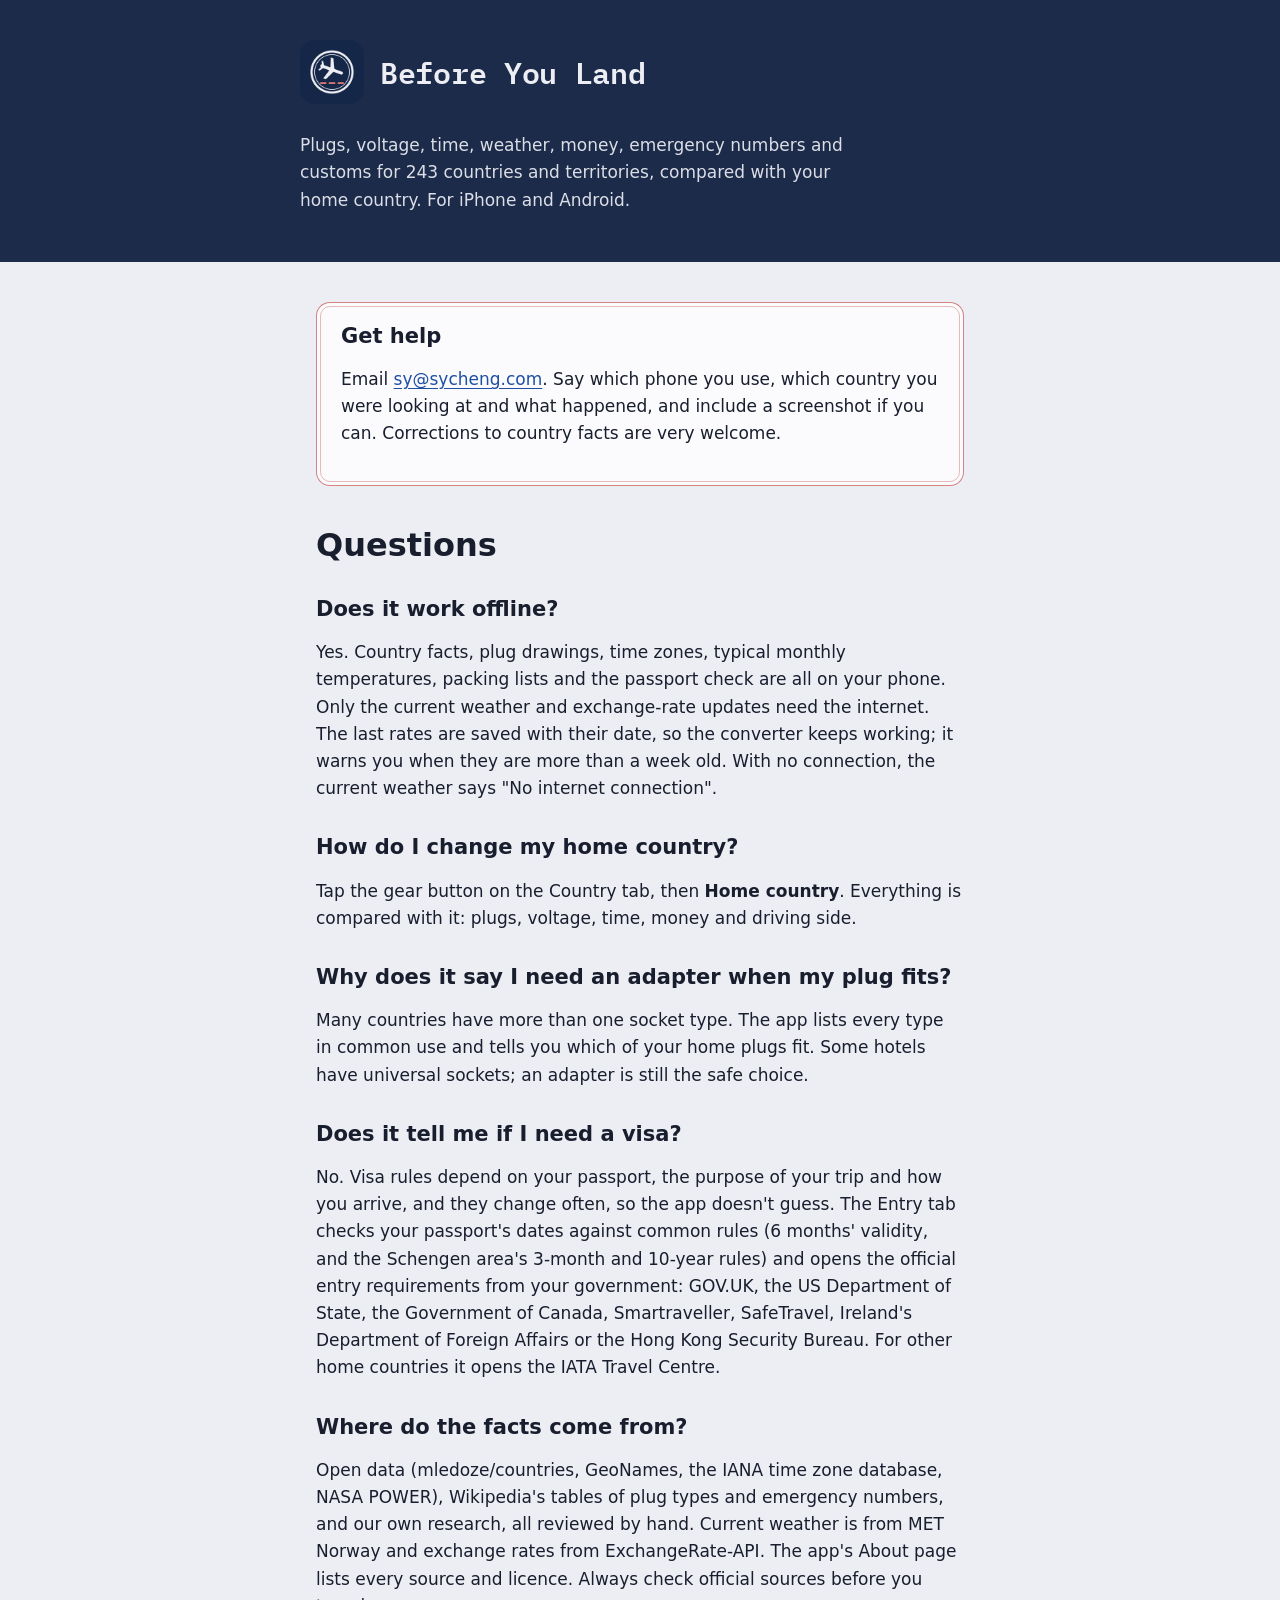
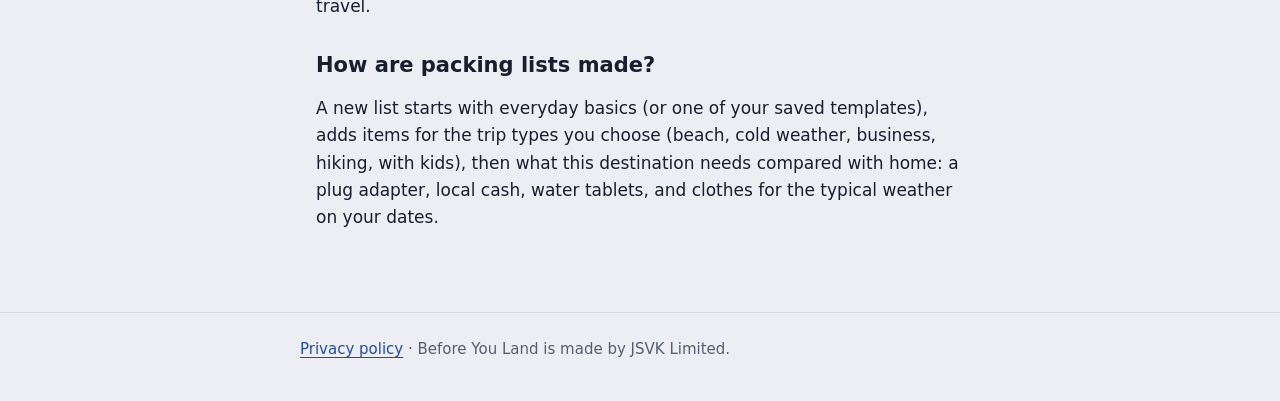
==== index.html @ 3ff994b2 "Support and privacy pages Co-Authored-By: Claude Opus 5.5 <noreply@anthropic.com>" ====
<!doctype html>
<html lang="en">
<head>
  <meta charset="utf-8">
  <meta name="viewport" content="width=device-width, initial-scale=1">
  <title>Before You Land help</title>
  <meta name="description" content="Help and contact for Before You Land, the travel app that compares each country's plugs, time, money and customs with home.">
  <link rel="icon" href="favicon.png">
  <link rel="apple-touch-icon" href="icon-180.png">
  <link rel="preconnect" href="https://fonts.googleapis.com">
  <link rel="preconnect" href="https://fonts.gstatic.com" crossorigin>
  <link href="https://fonts.googleapis.com/css2?family=IBM+Plex+Mono:wght@600&display=swap" rel="stylesheet">
  <link rel="stylesheet" href="style.css">
</head>
<body>
  <header class="band">
    <div class="wrap">
      <a class="brand" href="./">
        <img src="icon-180.png" alt="">
        <span>Before You Land</span>
      </a>
      <p>Plugs, voltage, time, weather, money, emergency numbers and customs for 243 countries and territories, compared with your home country. For iPhone and Android.</p>
    </div>
  </header>

  <main class="wrap">
    <section class="contact">
      <h2>Get help</h2>
      <p>Email <a href="mailto:sy@sycheng.com?subject=Before%20You%20Land">sy@sycheng.com</a>. Say which phone you use, which country you were looking at and what happened, and include a screenshot if you can. Corrections to country facts are very welcome.</p>
    </section>

    <h1>Questions</h1>

    <h2>Does it work offline?</h2>
    <p>Yes. Country facts, plug drawings, time zones, typical monthly temperatures, packing lists and the passport check are all on your phone. Only the current weather and exchange-rate updates need the internet. The last rates are saved with their date, so the converter keeps working; it warns you when they are more than a week old. With no connection, the current weather says "No internet connection".</p>

    <h2>How do I change my home country?</h2>
    <p>Tap the gear button on the Country tab, then <b>Home country</b>. Everything is compared with it: plugs, voltage, time, money and driving side.</p>

    <h2>Why does it say I need an adapter when my plug fits?</h2>
    <p>Many countries have more than one socket type. The app lists every type in common use and tells you which of your home plugs fit. Some hotels have universal sockets; an adapter is still the safe choice.</p>

    <h2>Does it tell me if I need a visa?</h2>
    <p>No. Visa rules depend on your passport, the purpose of your trip and how you arrive, and they change often, so the app doesn't guess. The Entry tab checks your passport's dates against common rules (6 months' validity, and the Schengen area's 3-month and 10-year rules) and opens the official entry requirements from your government: GOV.UK, the US Department of State, the Government of Canada, Smartraveller, SafeTravel, Ireland's Department of Foreign Affairs or the Hong Kong Security Bureau. For other home countries it opens the IATA Travel Centre.</p>

    <h2>Where do the facts come from?</h2>
    <p>Open data (mledoze/countries, GeoNames, the IANA time zone database, NASA POWER), Wikipedia's tables of plug types and emergency numbers, and our own research, all reviewed by hand. Current weather is from MET Norway and exchange rates from ExchangeRate-API. The app's About page lists every source and licence. Always check official sources before you travel.</p>

    <h2>How are packing lists made?</h2>
    <p>A new list starts with everyday basics (or one of your saved templates), adds items for the trip types you choose (beach, cold weather, business, hiking, with kids), then what this destination needs compared with home: a plug adapter, local cash, water tablets, and clothes for the typical weather on your dates.</p>
  </main>

  <footer>
    <div class="wrap">
      <a href="privacy.html">Privacy policy</a> · Before You Land is made by JSVK Limited.
    </div>
  </footer>
</body>
</html>
---- style.css ----
:root {
  --cover: #1c2b4a;
  --paper-on-cover: #eceef4;
  --ink: #191e2e;
  --muted: #555d70;
  --page: #eceef4;
  --surface: #fbfbfd;
  --line: #d6dae4;
  --link: #1f4fa3;
  --stamp: #b3261e;
  color-scheme: light;
}
@media (prefers-color-scheme: dark) {
  :root:not([data-theme="light"]) {
    --cover: #151f37;
    --ink: #e8eaf1;
    --muted: #a3a9ba;
    --page: #0f1320;
    --surface: #181d2c;
    --line: #2a3043;
    --link: #93b4ff;
    --stamp: #ff8a7a;
    color-scheme: dark;
  }
}
:root[data-theme="dark"] {
  --cover: #151f37;
  --ink: #e8eaf1;
  --muted: #a3a9ba;
  --page: #0f1320;
  --surface: #181d2c;
  --line: #2a3043;
  --link: #93b4ff;
  --stamp: #ff8a7a;
  color-scheme: dark;
}
* { box-sizing: border-box; }
body {
  margin: 0;
  background: var(--page);
  color: var(--ink);
  font: 17px/1.6 system-ui, -apple-system, "Segoe UI", Roboto, sans-serif;
}
.band {
  background: var(--cover);
  color: var(--paper-on-cover);
  padding: 40px 16px 48px;
}
.wrap { max-width: 680px; margin: 0 auto; }
.brand {
  display: inline-flex;
  align-items: center;
  gap: 16px;
  color: var(--paper-on-cover);
  text-decoration: none;
}
.brand img { width: 64px; height: 64px; border-radius: 15px; }
.brand span { font: 600 30px/1.1 "IBM Plex Mono", ui-monospace, monospace; letter-spacing: -0.01em; }
.band p { margin: 20px 0 0; max-width: 34em; opacity: 0.92; }
main { padding: 8px 16px 64px; }
h1 { font-size: 32px; line-height: 1.2; margin: 40px 0 8px; }
h2 { font-size: 21px; line-height: 1.25; margin: 32px 0 6px; }
p, li { max-width: 38em; }
a { color: var(--link); text-underline-offset: 3px; }
a:focus-visible { outline: 3px solid var(--link); outline-offset: 3px; border-radius: 4px; }
/* The help box is drawn like one of the app's visa stamps: a double rule in stamp ink. */
.contact {
  background: var(--surface);
  border: 1.5px solid color-mix(in srgb, var(--stamp) 55%, transparent);
  outline: 0.75px solid color-mix(in srgb, var(--stamp) 30%, transparent);
  outline-offset: -5px;
  border-radius: 14px;
  padding: 20px 24px;
  margin-top: 32px;
}
.contact h2 { margin-top: 0; }
.meta { color: var(--muted); }
footer {
  border-top: 1px solid var(--line);
  padding: 24px 16px 40px;
  color: var(--muted);
  font-size: 15px;
}
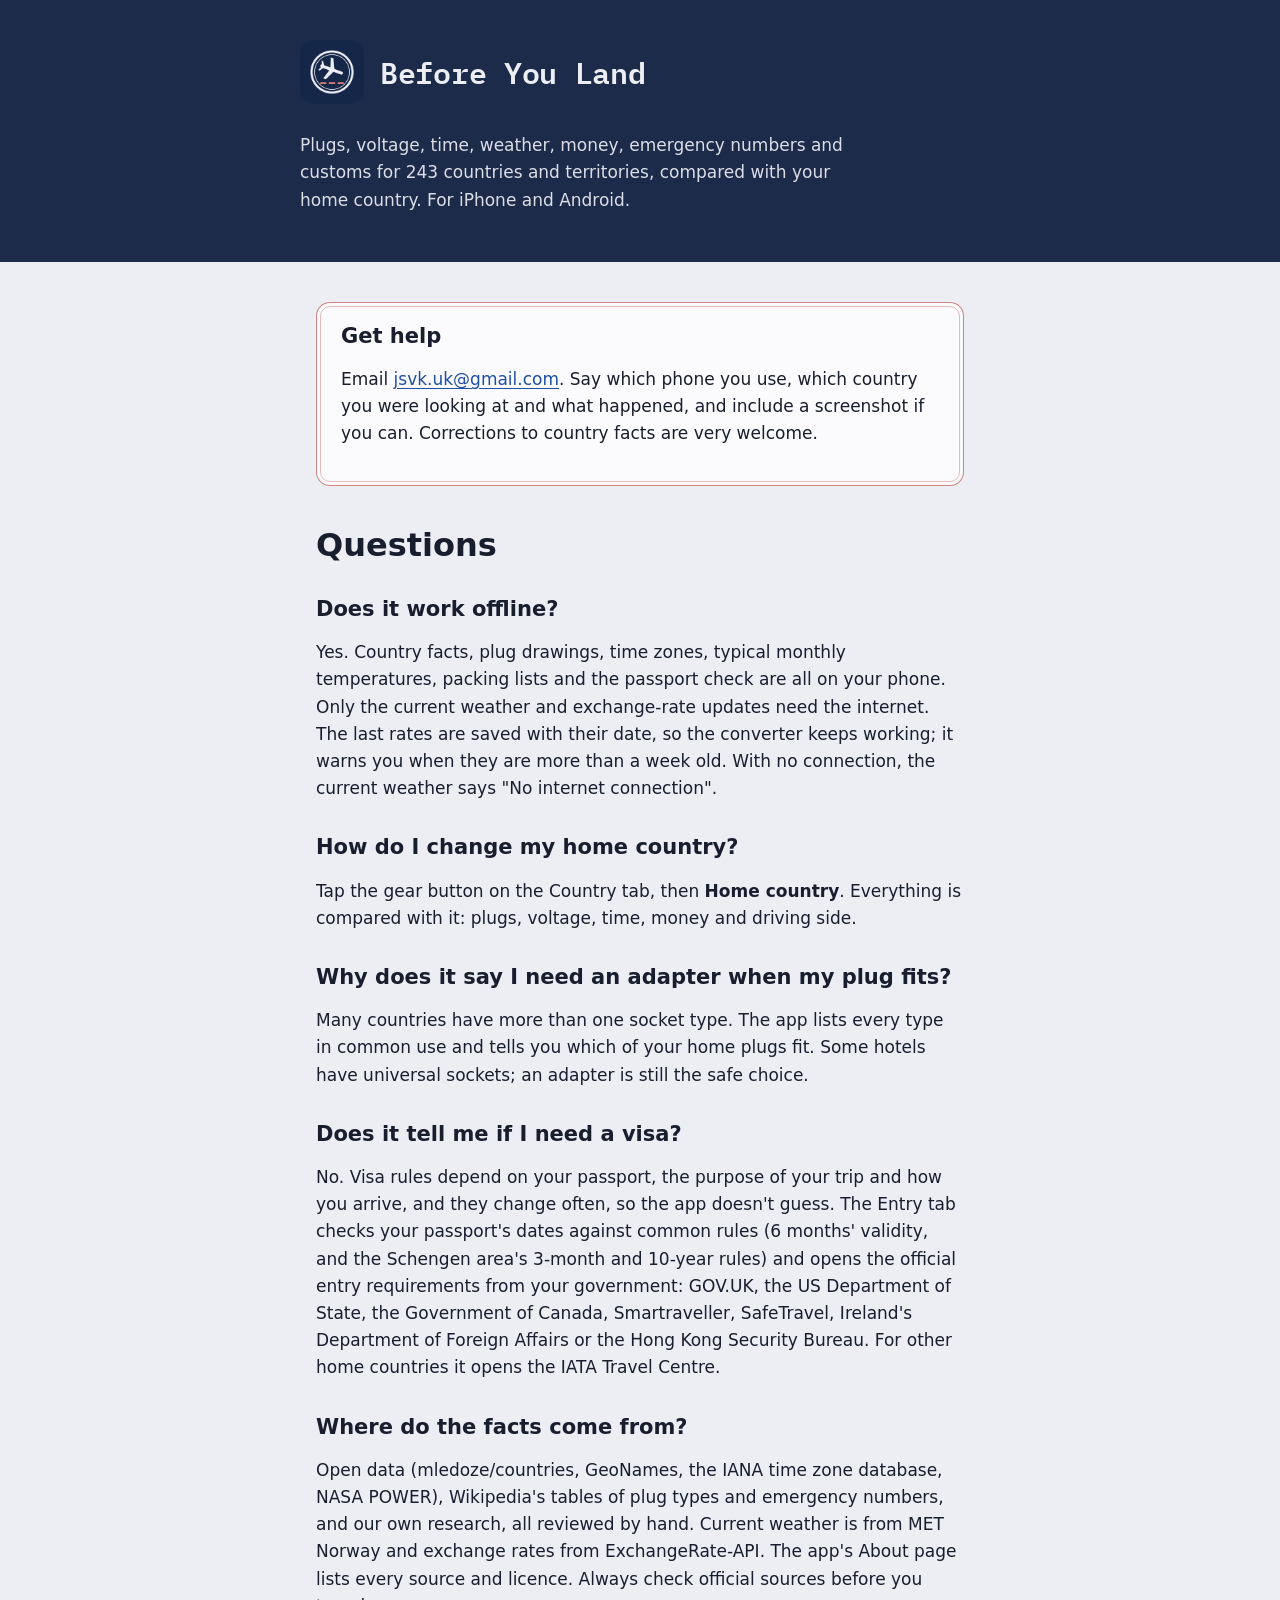
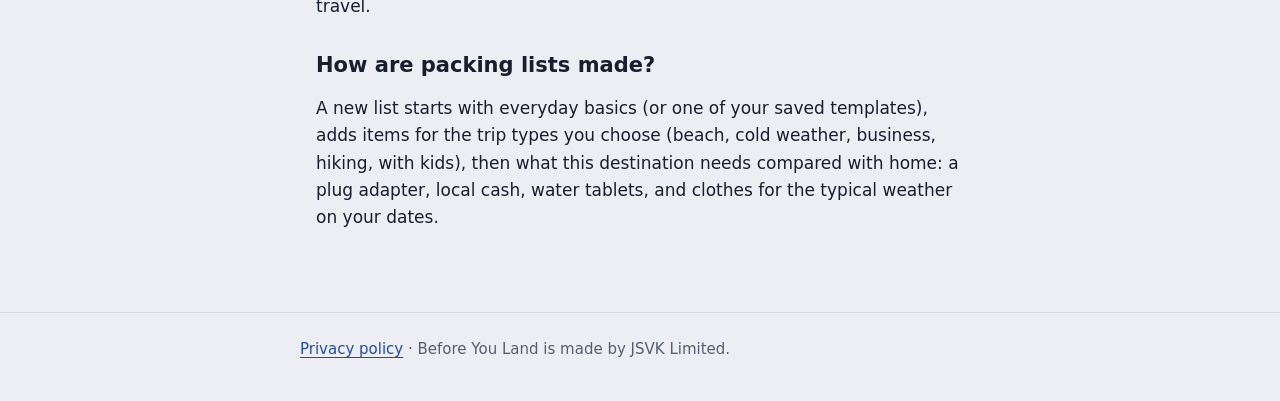
==== commit 6726d5d1: "Contact email is now jsvk.uk@gmail.com The privacy policy effective date moves to 11 November 2026 f" ====
--- a/index.html
+++ b/index.html
@@ -26,7 +26,7 @@
   <main class="wrap">
     <section class="contact">
       <h2>Get help</h2>
-      <p>Email <a href="mailto:sy@sycheng.com?subject=Before%20You%20Land">sy@sycheng.com</a>. Say which phone you use, which country you were looking at and what happened, and include a screenshot if you can. Corrections to country facts are very welcome.</p>
+      <p>Email <a href="mailto:jsvk.uk@gmail.com?subject=Before%20You%20Land">jsvk.uk@gmail.com</a>. Say which phone you use, which country you were looking at and what happened, and include a screenshot if you can. Corrections to country facts are very welcome.</p>
     </section>
 
     <h1>Questions</h1>
